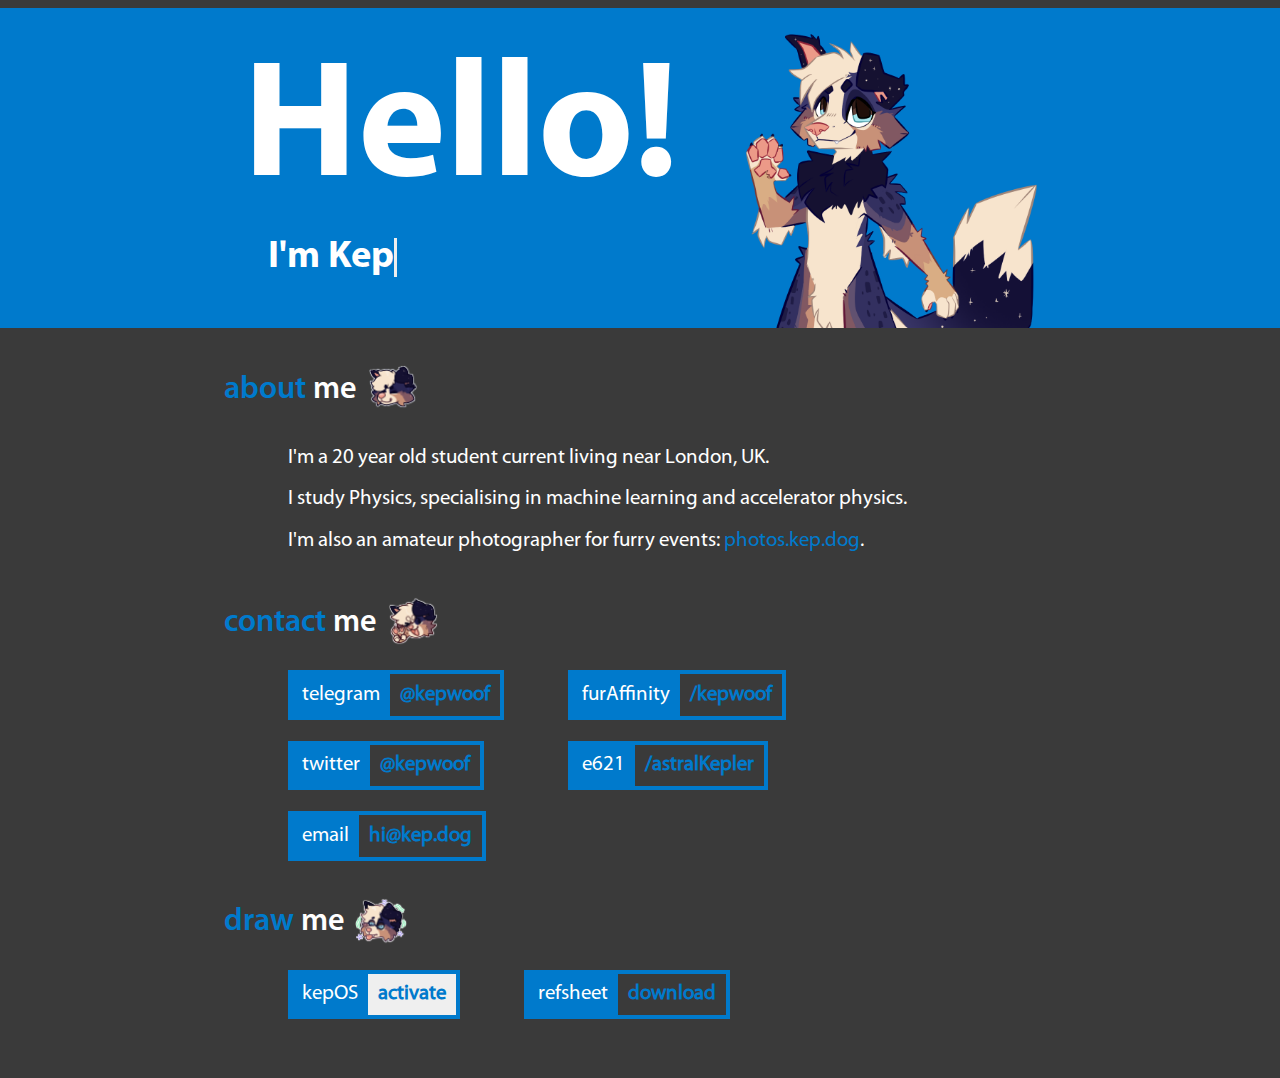
==== index.html @ 57e96d57 "add more carousel" ====
<!DOCTYPE html>
<html>
<head>  
    <link rel="stylesheet" type="text/css" href="style.css">
    <meta charset="utf-8">
    <meta name="viewport" content="width=device-width">
    <title>kepler!</title>
    <link rel="preconnect" href="https://fonts.googleapis.com"> 
    <link rel="preconnect" href="https://fonts.gstatic.com" crossorigin> 
    <link href="https://fonts.googleapis.com/css2?family=Syne+Mono&display=swap" rel="stylesheet">
    <link rel="icon" type="image/x-icon" href="mini1.png">
    <script src="script.js"></script>
    
</head>
<body>

    <div id="site">
        <div class="section" id="hero">
            <div id="hello">
                <h1>Hello!</h1>
                <h2>I'm <span
                    class="txt-rotate"
                    data-period="2000"
                    data-rotate='["Kepler.", "a dog.", "small.", "a physicist.", "studying in London.", "a photographer.", "gay.", "non-binary.", "in your computer."]'></span></h2>
            </div>
            <img id="heroimg" src="front.png" alt="">
        </div>
        
        <div class="section" id="aboutme">
            <div class="l">
                <h4>about <span class='white'>me</span></h4>
                <img class="miniicon" src='mini1.png'>
            </div>
            <div class="r">
                <p class="desc">
                    I'm a 20 year old student current living near London, UK.<br/>
                    I study Physics, specialising in machine learning and accelerator physics.<br/>
                    I'm also an amateur photographer for furry events: <a class='link' href='https://photos.kep.dog'>photos.kep.dog</a>.

                </p>
            </div>
        </div>

        <div class="section" id="aboutme">
            <div class="l">
                <h4>contact <span class='white'>me</span></h4>
                <img class="miniicon" src='mini2.png'>
            </div>
            <div class="r">
                <div class="socialcol">
                    <a href="https://t.me/kepwoof" style="text-decoration: none;">
                        <div class="social" style="text-decoration: none;">
                            <span class="socialname">telegram</span><span class="socialaddr">@kepwoof</span>
                        </div>
                    </a>

                    <a href="https://twitter.com/kepwoof" style="text-decoration: none;">
                        <div class="social" style="text-decoration: none;">
                            <span class="socialname">twitter</span><span class="socialaddr">@kepwoof</span>
                        </div>
                    </a>

                    <a href="mailto:hi@kep.dog" style="text-decoration: none;">
                        <div class="social" style="text-decoration: none;">
                            <span class="socialname">email</span><span class="socialaddr">hi@kep.dog</span>
                        </div>
                    </a>

                </div>
                <div class="socialcol">
                    <a href="https://www.furaffinity.net/user/kepwoof/" style="text-decoration: none;">
                        <div class="social" style="text-decoration: none;">
                            <span class="socialname">furAffinity</span><span class="socialaddr">/kepwoof</span>
                        </div>
                    </a>

                    <a href="https://e621.net/users/405768" style="text-decoration: none;">
                        <div class="social" style="text-decoration: none;">
                            <span class="socialname">e621</span><span class="socialaddr">/astralKepler</span>
                        </div>
                    </a>
                    
                </div>
            </div>
        </div>

        <div class="section" id="aboutme" style="padding-bottom: 4vw">
            <div class="l">
                <h4>draw <span class='white'>me</span></h4>
                <img class="miniicon" src='mini3.png'>
            </div>
            <div class="r">
                <div class="socialcol">
                    <button class="social" id="activate" onclick="location.href='/os.html'" type="button"> 
                        <span class="socialname">kepOS</span><span class="socialaddr">activate</span>
                    </button>
                </div>
                <div class="socialcol">
                    <a href="keplermain.png" download="keplermain.png" style="text-decoration: none;">
                        <div class="social" style="text-decoration: none;">
                            <span class="socialname">refsheet</span><span class="socialaddr">download</span>
                        </div>
                    </a>
                </div>
            </div>
        </div>
    

    </div>

    

</body>
</html>
---- style.css ----
html {background-color: #3a3a3a}

/* #### Generated By: http://www.cufonfonts.com #### */

@font-face {
  font-family: 'Myriad Pro Regular';
  font-style: normal;
  font-weight: normal;
  src: local('Myriad Pro Regular'), url('MYRIADPRO-REGULAR.woff') format('woff');
  }
  

  @font-face {
  font-family: 'Myriad Pro Condensed';
  font-style: normal;
  font-weight: normal;
  src: local('Myriad Pro Condensed'), url('MYRIADPRO-COND.woff') format('woff');
  }
  

  @font-face {
  font-family: 'Myriad Pro Condensed Italic';
  font-style: normal;
  font-weight: normal;
  src: local('Myriad Pro Condensed Italic'), url('MYRIADPRO-CONDIT.woff') format('woff');
  }
  

  @font-face {
  font-family: 'Myriad Pro Light';
  font-style: normal;
  font-weight: normal;
  src: local('Myriad Pro Light'), url('MyriadPro-Light.woff') format('woff');
  }
  

  @font-face {
  font-family: 'Myriad Pro Semibold';
  font-style: normal;
  font-weight: normal;
  src: local('Myriad Pro Semibold'), url('MYRIADPRO-SEMIBOLD.woff') format('woff');
  }
  

  @font-face {
  font-family: 'Myriad Pro Semibold Italic';
  font-style: normal;
  font-weight: normal;
  src: local('Myriad Pro Semibold Italic'), url('MYRIADPRO-SEMIBOLDIT.woff') format('woff');
  }
  

  @font-face {
  font-family: 'Myriad Pro Bold Condensed';
  font-style: normal;
  font-weight: normal;
  src: local('Myriad Pro Bold Condensed'), url('MYRIADPRO-BOLDCOND.woff') format('woff');
  }
  

  @font-face {
  font-family: 'Myriad Pro Bold';
  font-style: normal;
  font-weight: normal;
  src: local('Myriad Pro Bold'), url('MYRIADPRO-BOLD.woff') format('woff');
  }
  

  @font-face {
  font-family: 'Myriad Pro Bold Italic';
  font-style: normal;
  font-weight: normal;
  src: local('Myriad Pro Bold Italic'), url('MYRIADPRO-BOLDIT.woff') format('woff');
  }
  

  @font-face {
  font-family: 'Myriad Pro Bold Condensed Italic';
  font-style: normal;
  font-weight: normal;
  src: local('Myriad Pro Bold Condensed Italic'), url('MYRIADPRO-BOLDCONDIT.woff') format('woff');
  }

#site {
  display: flex;
  flex-direction: column;
  justify-content: center;
  align-items: center;
  font-family: 'Myriad Pro';
  font-weight:normal;
}

.section {
  display: flex;
  flex-direction: row;

  justify-content: center;
}

#hero {
  flex-wrap: wrap;
  background-color: rgb(0,122,204);
  height: 25vw;
  width: 100vw;
}

h1 {
  font-family: 'Myriad Pro Bold';
  font-weight:normal;
  font-weight: 900;
  color: white;
  font-size: 13vw;
  margin-top: 0;
  margin-bottom: 0;
  padding-top: 2vw;
  padding-bottom: 0;
}

h2 {
  font-family: 'Myriad Pro Bold';
  font-weight:normal;
  font-weight: 500;
  color: white;
  font-size: 3vw;
  margin-top: 0em;
  padding-top: 0;
  padding-left: 2vw;
  
}

#heroimg {
  width: 23vw;
  padding-top: 2vw;
  padding-left: 5vw;
  
}

#aboutme {
  background-color: #3a3a3a;
  flex-direction: column;
  justify-content: flex-start;
  align-items: flex-start;
  flex-wrap: none;
  width: 65vw;
}
.l {
  display: flex;
  flex-direction: row;
}
.r {
  display: flex;
  flex-direction: row;
  width: 65vw;
  flex-wrap: wrap;
}
.socialrcol {
  display: flex;
  flex-direction: column;
  justify-content: flex-start;
  align-items: space-between;

  max-width: 5vw;
  min-width: 5vw;
  width: 5vw;
}
h4 {
  font-family: 'Myriad Pro Semibold';
  font-weight:normal;
  font-weight: 500;
  color: rgb(0,122,204);
  font-size: 2em;
  margin-bottom: 0;
}
.miniicon {
  height: 3.5em;
  align-self: center;
  justify-self: center;
  padding-top: 2em;
  padding-left: 0.5em;
}
.white {
  color: white;
}
.desc {
  font-family: 'Myriad Pro Regular';
  font-weight:normal;
  font-weight: 100;
  color: white;
  font-size: 1.3em;
  margin-bottom: 0;
  padding-left: 5vw;
  line-height: 2em;
}
.link {
  text-decoration: none;
  color: rgb(0,122,204);
}
.social {
  font-family: 'Myriad Pro Regular';
  font-weight:normal;
  font-weight: 100;
  font-size: 1.3em;
  margin-bottom: 0;
  margin-left: 5vw;
  margin-top: 1em;
  line-height: 2em;
  width: min-content;
  padding: 0;
  border: rgb(0,122,204) solid 4px;
}

.socialname {
  color: white;
  padding-left: 10px;
  padding-right: 10px;
  padding-top: 0.6em;
  padding-bottom: 0.6em;
  background-color: rgb(0,122,204);
}

.socialaddr {
  color: rgb(0,122,204);
  padding-left: 10px;
  padding-right: 10px;
  padding-top: 0.6em;
  padding-bottom: 0.6em;
  font-weight:bold;
  font-weight: 600;
}
#activate .socialaddr {
  -webkit-transition: all 0.2s linear;
  -moz-transition: all 0.2s linear;
  -o-transition: all 0.2s linear;
  transition: all 0.2s linear;
}
#activate .socialaddr:hover {
  background-color: rgb(0,122,204);
  color: white;
}





.refdownload:hover {
    filter: brightness(1.2);
    filter: invert(0.1)
}

#container {
    position: absolute;
    background-color:#E2EBF2;
    background-image: 
    linear-gradient(#ADC3D4 4px, transparent 2px),
    linear-gradient(90deg, #ADC3D4 4px, transparent 2px);
    background-size: 100px 100px, 100px 100px, 20px 20px, 20px 20px;
    background-position:-2px -2px, -2px -2px, -1px -1px, -1px -1px;
    border: 5px solid #003A68;
    width: 90%;
    height: 90%;
    top:5%;
    left:5%;
  }

  #startwindow {
    visibility: hidden;
    height: 45% !important;
    bottom: 6%;
    left: 0%;
  }
  .startmenu{
    display: flex;
    align-items: flex-start;
    flex-direction: column;
  }
  .startitem{
    padding-left: 5%;
    min-width: 95%;
    display: flex;
    justify-content: flex-start;
    align-items: center;
    flex-direction: row;
    text-decoration: none;
    color: black;
  }
  #startwindow:target {
    visibility: visible;
    z-index: 500;
  }
  .startitem:hover {
    background-color: #a5b5c2
  }

#bottombar {
    position: absolute;
    background-color: #B7CBDA;
    width: 90%;
    height: 6%;
    top: 90%;
    left:5%;
    border: 5px solid #003A68;
    z-index: 1000;
  }

#topbar {
    display: flex;
    justify-content: space-between;
    align-content: center;
    align-items: center;
    flex-direction: row;
    font-family: 'Syne Mono', monospace;
    position: absolute;
    background-color: #B7CBDA;
    width: 90%;
    height: 4%;
    top: 5%;
    left:5%;
    border: 5px solid #003A68;
    z-index: 1000;
  }
.topbarname {
    font-size: xx-large;
    color: #003A68;
    padding-left: 1%;
    padding-right: 1%;
}

.topbarinfo {
  font-size: x-large;
  color: #003A68;
  padding-left: 1%;
  padding-right: 1%;
}

  p {
    font-family: 'Syne Mono', monospace;
  }
  .zooped {
    display: flex;
    justify-content: center;
    align-content: center;
    flex-direction: column;
    font-family: 'Syne Mono', monospace;
    position: absolute;
    background-color: #C8DCEC;
    border: 5px solid #003A68;
    text-align: center;
    height: 60%;
    top: 10%;
    width: 8%;
    left: 0.5%;
  }
  .start {
    position: relative;
    font-size: xx-large;
    color: #003A68;
  }
  .start:hover {
    position: relative;
    font-size: xx-large;
    color: #003A68;
    background-color: #a5b5c2;
  }
  #front {
    top: 7vw;
    left: 24vw;
    height: 25vw;
    z-index: 3;
  }
  #back {
    top: 10vw;
    left: 8vw;
    height: 25vw;
    z-index: 2;
  }
  #head {
    height: 20vw;
    top: 21vw;
    left: 52vw;
    z-index: 1;
  }
  #collar {
    height: 13vw;
    top: 6vw;
    left: 46vw;
    z-index: 1;
  }
  #colours {
    height: 30vw;
    width: 10vw;
    top: 4vw;
    left: 75vw;
    z-index: 1;
  }
.content {
    display: flex;
    justify-content: center;
    align-content: center;
    align-items: center;
    flex-direction: column;
}
.colourlist {
  font-family: 'Syne Mono', monospace;
  font-size: large;
  display: inline;
}

.clr {
  display: inline;
  padding-left: 20%;
  min-width: 40%;
}

#c1 {
  color: #151131;
  background-color: #151131;
}
#c2 {
  color: #1F1C45;
  background-color: #1F1C45;
}
#c3 {
  color: #333060;
  background-color: #333060;
}
#c4 {
  color: #61517D;
  background-color: #61517D;
}
#c5 {
  color: #815862;
  background-color: #815862;
}
#c6 {
  color: #C89178;
  background-color: #C89178;
}
#c7 {
  color: #D9ADB4;
  background-color: #D9ADB4;
}
#c8 {
  color: #F7E4CD;
  background-color: #F7E4CD;
}
#c9 {
  color: #EC9A88;
  background-color: #EC9A88;
}
#c10 {
  color: #200E09;
  background-color: #200E09;
}
#c11 {
  color: #331D18;
  background-color: #331D18;
}
#c12 {
  color: #62423A;
  background-color: #62423A;
}
#c13 {
  color: #A6E7EE;
  background-color: #A6E7EE;
}

  #infobox {
    top: 25%;
    left: 25%;
    width: 50%;
    height: 50%;
    display: none;
  }
  #infobox:target {
    display: block;
    z-index: 200;
  }
  #warning {
    top: 40%;
    left: 35%;
    height: 25%;
    width: 30%;
    display:none;
  }
  #warning:target {
    display: block;
    z-index: 200;
  }
  #nsfw {
    top: 25%;
    left: 25%;
    width: 50%;
    height: 50%;
    display: none;
  }
  #nsfw:target {
    display: block;
    z-index: 200;
  }
  .choice {
    font-family: 'Syne Mono', monospace;
    position: relative;
    display: inline;
    color: black;
    border: 2px outset rgb(182,192,193);
    padding-left: 20px;
    padding-right: 20px;
    padding-top: 5px;
    padding-bottom: 5px;
    margin: 10px;
  }

  .window {
    position: absolute;
    z-index: 9;
    background-color: #C8DCEC;
    border: 5px solid #003A68;
    text-align: center;
    width : 20%;
    height: 50%;
    -webkit-user-select: none;
    -moz-user-select: none;
    -o-user-select: none;
    -ms-user-select: none;
    -khtml-user-select: none;
    user-select: none;
  }

  #info {
    position: absolute;
    bottom: 10%;
    right: 0;
    margin: 3%;
  }

  .iconimg:hover {
    filter: brightness(1.2);
    filter: invert(0.2)
  }

  #trash {
    position: absolute;
    bottom: 2%;
    right: 0;
    padding: 3%;
  }

  .refimg {
    position: relative;
    width: 80%;
    padding: 2%
  }

  .headimg {
    position: relative;
    width: 68%;
    padding: 2%
  }
  
  .toolbar {
    display: flex;
    justify-content: space-between;
    align-content: left;
    align-items: center;
    flex-direction: row;
    font-size: large;
    padding: 1px;
    cursor: move;
    z-index: 10;
    border-bottom: 5px solid #003A68;
    background-color: #6D8AA0;
    color: #c6d9e9;
    font-family: 'Syne Mono', monospace;
  }
  .title {
    padding-left: 7px;
  }

  .close {
    padding-right: 10px;
    font-size: x-large;
    color: #003A68;
  }

  .nsfwrefs {
    display: flex;
    justify-content: space-between;
    align-content: center;
    align-items: center;
    flex-direction: row;
  }
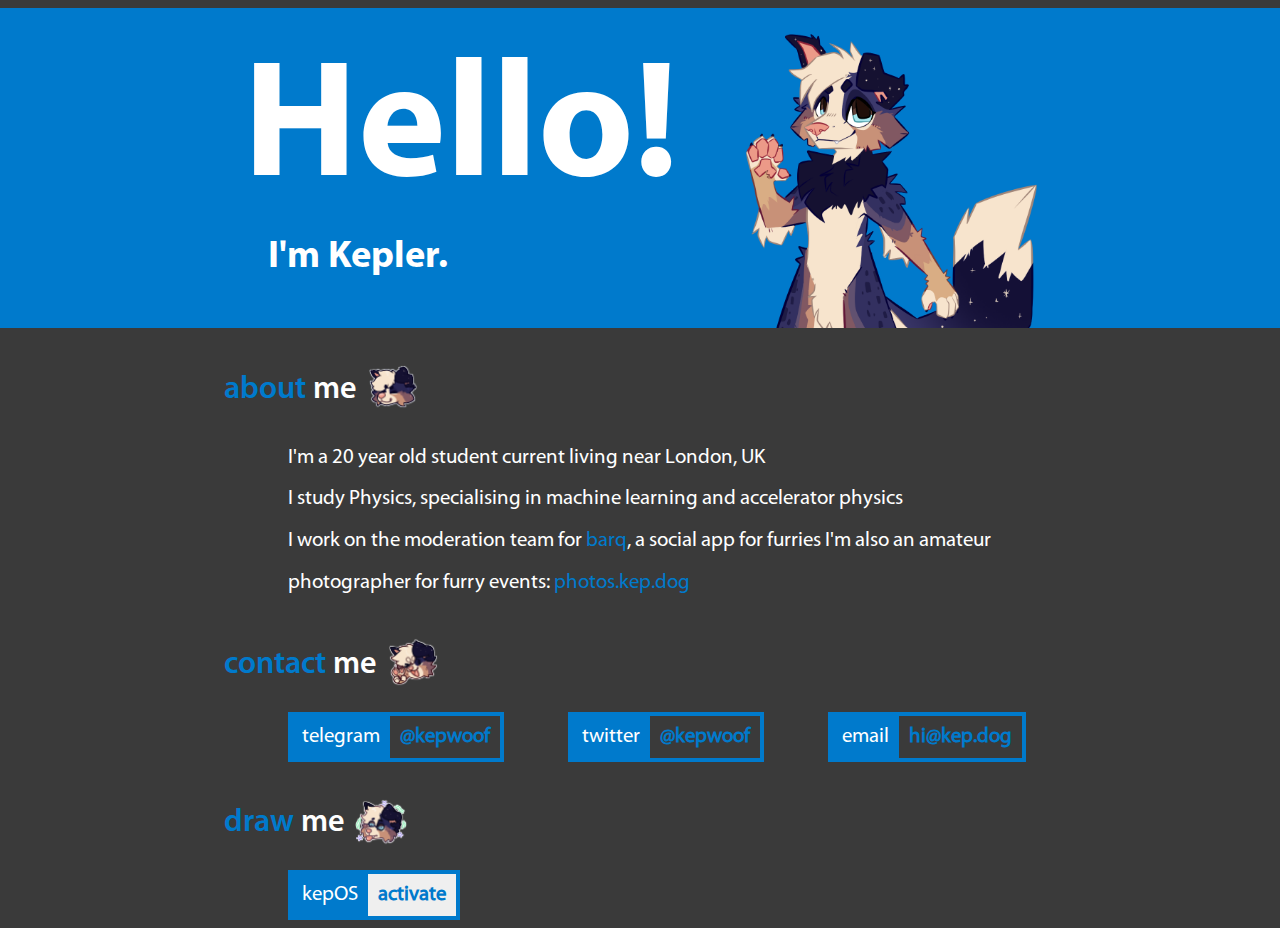
==== commit 99d8ecd6: "add barq" ====
--- a/index.html
+++ b/index.html
@@ -4,11 +4,10 @@
     <link rel="stylesheet" type="text/css" href="style.css">
     <meta charset="utf-8">
     <meta name="viewport" content="width=device-width">
-    <title>kepler!</title>
+    <title>kepOS</title>
     <link rel="preconnect" href="https://fonts.googleapis.com"> 
     <link rel="preconnect" href="https://fonts.gstatic.com" crossorigin> 
     <link href="https://fonts.googleapis.com/css2?family=Syne+Mono&display=swap" rel="stylesheet">
-    <link rel="icon" type="image/x-icon" href="mini1.png">
     <script src="script.js"></script>
     
 </head>
@@ -18,10 +17,7 @@
         <div class="section" id="hero">
             <div id="hello">
                 <h1>Hello!</h1>
-                <h2>I'm <span
-                    class="txt-rotate"
-                    data-period="2000"
-                    data-rotate='["Kepler.", "a dog.", "small.", "a physicist.", "studying in London.", "a photographer.", "gay.", "non-binary.", "in your computer."]'></span></h2>
+                <h2>I'm Kepler.</h2>
             </div>
             <img id="heroimg" src="front.png" alt="">
         </div>
@@ -33,9 +29,10 @@
             </div>
             <div class="r">
                 <p class="desc">
-                    I'm a 20 year old student current living near London, UK.<br/>
-                    I study Physics, specialising in machine learning and accelerator physics.<br/>
-                    I'm also an amateur photographer for furry events: <a class='link' href='https://photos.kep.dog'>photos.kep.dog</a>.
+                    I'm a 20 year old student current living near London, UK <br/>
+                    I study Physics, specialising in machine learning and accelerator physics <br/>
+                    I work on the moderation team for <a class="link" href="https://barq.social">barq</a>, a social app for furries
+                    I'm also an amateur photographer for furry events: <a class='link' href='https://photos.kep.dog'>photos.kep.dog</a>
 
                 </p>
             </div>
@@ -47,61 +44,33 @@
                 <img class="miniicon" src='mini2.png'>
             </div>
             <div class="r">
-                <div class="socialcol">
-                    <a href="https://t.me/kepwoof" style="text-decoration: none;">
-                        <div class="social" style="text-decoration: none;">
-                            <span class="socialname">telegram</span><span class="socialaddr">@kepwoof</span>
-                        </div>
-                    </a>
-
-                    <a href="https://twitter.com/kepwoof" style="text-decoration: none;">
-                        <div class="social" style="text-decoration: none;">
-                            <span class="socialname">twitter</span><span class="socialaddr">@kepwoof</span>
-                        </div>
-                    </a>
-
-                    <a href="mailto:hi@kep.dog" style="text-decoration: none;">
-                        <div class="social" style="text-decoration: none;">
-                            <span class="socialname">email</span><span class="socialaddr">hi@kep.dog</span>
-                        </div>
-                    </a>
-
-                </div>
-                <div class="socialcol">
-                    <a href="https://www.furaffinity.net/user/kepwoof/" style="text-decoration: none;">
-                        <div class="social" style="text-decoration: none;">
-                            <span class="socialname">furAffinity</span><span class="socialaddr">/kepwoof</span>
-                        </div>
-                    </a>
-
-                    <a href="https://e621.net/users/405768" style="text-decoration: none;">
-                        <div class="social" style="text-decoration: none;">
-                            <span class="socialname">e621</span><span class="socialaddr">/astralKepler</span>
-                        </div>
-                    </a>
-                    
-                </div>
+                <a href="https://t.me/kepwoof" style="text-decoration: none;">
+                    <div class="social" style="text-decoration: none;">
+                        <span class="socialname">telegram</span><span class="socialaddr">@kepwoof</span>
+                    </div>
+                </a>
+                <a href="https://twitter.com/kepwoof" style="text-decoration: none;">
+                    <div class="social" style="text-decoration: none;">
+                        <span class="socialname">twitter</span><span class="socialaddr">@kepwoof</span>
+                    </div>
+                </a>
+                <a href="mailto:hi@kep.dog" style="text-decoration: none;">
+                    <div class="social" style="text-decoration: none;">
+                        <span class="socialname">email</span><span class="socialaddr">hi@kep.dog</span>
+                    </div>
+                </a>
             </div>
         </div>
 
-        <div class="section" id="aboutme" style="padding-bottom: 4vw">
+        <div class="section" id="aboutme">
             <div class="l">
                 <h4>draw <span class='white'>me</span></h4>
                 <img class="miniicon" src='mini3.png'>
             </div>
             <div class="r">
-                <div class="socialcol">
-                    <button class="social" id="activate" onclick="location.href='/os.html'" type="button"> 
-                        <span class="socialname">kepOS</span><span class="socialaddr">activate</span>
-                    </button>
-                </div>
-                <div class="socialcol">
-                    <a href="keplermain.png" download="keplermain.png" style="text-decoration: none;">
-                        <div class="social" style="text-decoration: none;">
-                            <span class="socialname">refsheet</span><span class="socialaddr">download</span>
-                        </div>
-                    </a>
-                </div>
+                <button class="social" id="activate" onclick="location.href='/os.html'" type="button"> 
+                    <span class="socialname">kepOS</span><span class="socialaddr">activate</span>
+                </button>
             </div>
         </div>
     
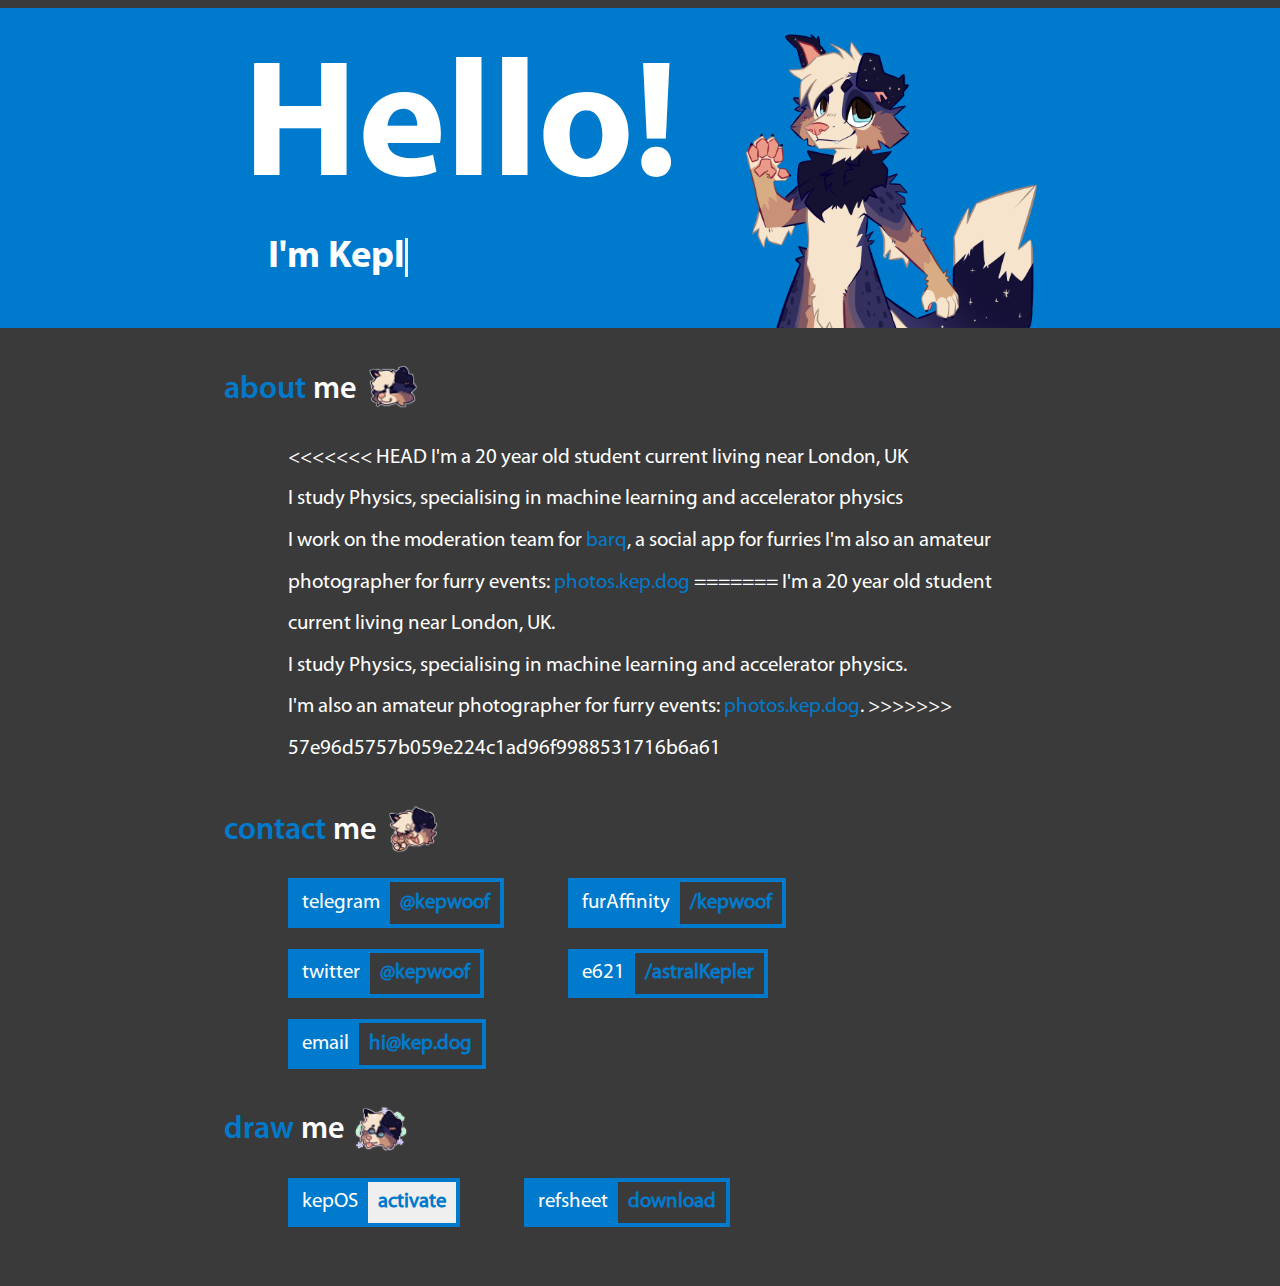
==== commit dd2b168f: "add barq" ====
--- a/index.html
+++ b/index.html
@@ -4,10 +4,11 @@
     <link rel="stylesheet" type="text/css" href="style.css">
     <meta charset="utf-8">
     <meta name="viewport" content="width=device-width">
-    <title>kepOS</title>
+    <title>kepler!</title>
     <link rel="preconnect" href="https://fonts.googleapis.com"> 
     <link rel="preconnect" href="https://fonts.gstatic.com" crossorigin> 
     <link href="https://fonts.googleapis.com/css2?family=Syne+Mono&display=swap" rel="stylesheet">
+    <link rel="icon" type="image/x-icon" href="mini1.png">
     <script src="script.js"></script>
     
 </head>
@@ -17,7 +18,10 @@
         <div class="section" id="hero">
             <div id="hello">
                 <h1>Hello!</h1>
-                <h2>I'm Kepler.</h2>
+                <h2>I'm <span
+                    class="txt-rotate"
+                    data-period="2000"
+                    data-rotate='["Kepler.", "a dog.", "small.", "a physicist.", "studying in London.", "a photographer.", "gay.", "non-binary.", "in your computer."]'></span></h2>
             </div>
             <img id="heroimg" src="front.png" alt="">
         </div>
@@ -29,10 +33,16 @@
             </div>
             <div class="r">
                 <p class="desc">
+<<<<<<< HEAD
                     I'm a 20 year old student current living near London, UK <br/>
                     I study Physics, specialising in machine learning and accelerator physics <br/>
                     I work on the moderation team for <a class="link" href="https://barq.social">barq</a>, a social app for furries
                     I'm also an amateur photographer for furry events: <a class='link' href='https://photos.kep.dog'>photos.kep.dog</a>
+=======
+                    I'm a 20 year old student current living near London, UK.<br/>
+                    I study Physics, specialising in machine learning and accelerator physics.<br/>
+                    I'm also an amateur photographer for furry events: <a class='link' href='https://photos.kep.dog'>photos.kep.dog</a>.
+>>>>>>> 57e96d5757b059e224c1ad96f9988531716b6a61
 
                 </p>
             </div>
@@ -44,33 +54,61 @@
                 <img class="miniicon" src='mini2.png'>
             </div>
             <div class="r">
-                <a href="https://t.me/kepwoof" style="text-decoration: none;">
-                    <div class="social" style="text-decoration: none;">
-                        <span class="socialname">telegram</span><span class="socialaddr">@kepwoof</span>
-                    </div>
-                </a>
-                <a href="https://twitter.com/kepwoof" style="text-decoration: none;">
-                    <div class="social" style="text-decoration: none;">
-                        <span class="socialname">twitter</span><span class="socialaddr">@kepwoof</span>
-                    </div>
-                </a>
-                <a href="mailto:hi@kep.dog" style="text-decoration: none;">
-                    <div class="social" style="text-decoration: none;">
-                        <span class="socialname">email</span><span class="socialaddr">hi@kep.dog</span>
-                    </div>
-                </a>
+                <div class="socialcol">
+                    <a href="https://t.me/kepwoof" style="text-decoration: none;">
+                        <div class="social" style="text-decoration: none;">
+                            <span class="socialname">telegram</span><span class="socialaddr">@kepwoof</span>
+                        </div>
+                    </a>
+
+                    <a href="https://twitter.com/kepwoof" style="text-decoration: none;">
+                        <div class="social" style="text-decoration: none;">
+                            <span class="socialname">twitter</span><span class="socialaddr">@kepwoof</span>
+                        </div>
+                    </a>
+
+                    <a href="mailto:hi@kep.dog" style="text-decoration: none;">
+                        <div class="social" style="text-decoration: none;">
+                            <span class="socialname">email</span><span class="socialaddr">hi@kep.dog</span>
+                        </div>
+                    </a>
+
+                </div>
+                <div class="socialcol">
+                    <a href="https://www.furaffinity.net/user/kepwoof/" style="text-decoration: none;">
+                        <div class="social" style="text-decoration: none;">
+                            <span class="socialname">furAffinity</span><span class="socialaddr">/kepwoof</span>
+                        </div>
+                    </a>
+
+                    <a href="https://e621.net/users/405768" style="text-decoration: none;">
+                        <div class="social" style="text-decoration: none;">
+                            <span class="socialname">e621</span><span class="socialaddr">/astralKepler</span>
+                        </div>
+                    </a>
+                    
+                </div>
             </div>
         </div>
 
-        <div class="section" id="aboutme">
+        <div class="section" id="aboutme" style="padding-bottom: 4vw">
             <div class="l">
                 <h4>draw <span class='white'>me</span></h4>
                 <img class="miniicon" src='mini3.png'>
             </div>
             <div class="r">
-                <button class="social" id="activate" onclick="location.href='/os.html'" type="button"> 
-                    <span class="socialname">kepOS</span><span class="socialaddr">activate</span>
-                </button>
+                <div class="socialcol">
+                    <button class="social" id="activate" onclick="location.href='/os.html'" type="button"> 
+                        <span class="socialname">kepOS</span><span class="socialaddr">activate</span>
+                    </button>
+                </div>
+                <div class="socialcol">
+                    <a href="keplermain.png" download="keplermain.png" style="text-decoration: none;">
+                        <div class="social" style="text-decoration: none;">
+                            <span class="socialname">refsheet</span><span class="socialaddr">download</span>
+                        </div>
+                    </a>
+                </div>
             </div>
         </div>
     
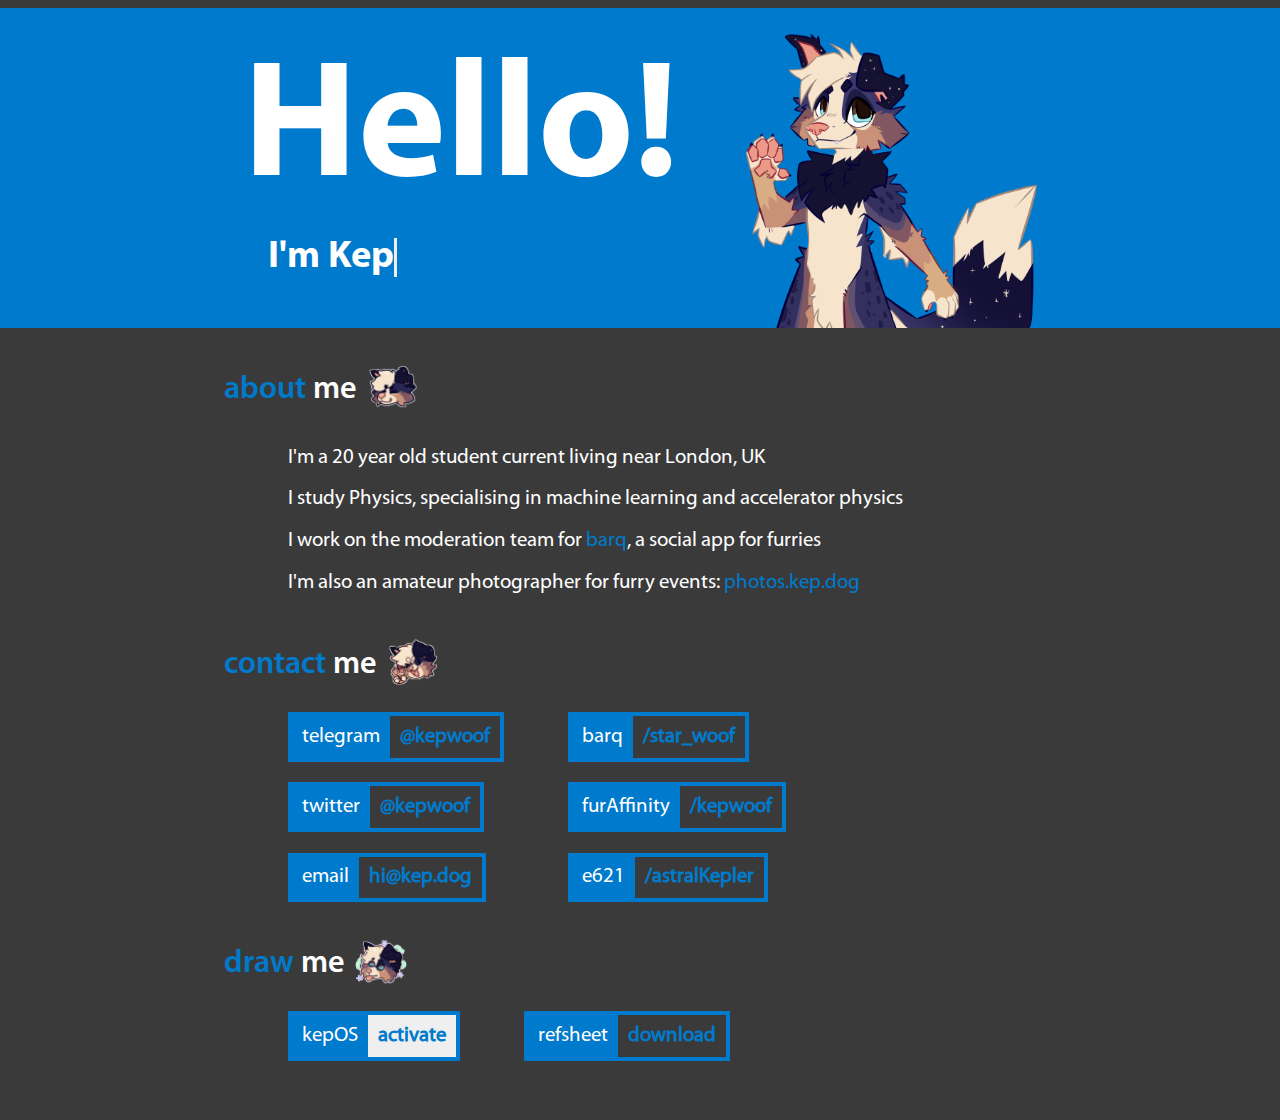
==== commit a51930e7: "add barq" ====
--- a/index.html
+++ b/index.html
@@ -21,7 +21,7 @@
                 <h2>I'm <span
                     class="txt-rotate"
                     data-period="2000"
-                    data-rotate='["Kepler.", "a dog.", "small.", "a physicist.", "studying in London.", "a photographer.", "gay.", "non-binary.", "in your computer."]'></span></h2>
+                    data-rotate='["Kepler.", "a dog.", "small.", "a physicist.", "a data scientist", "studying in London.", "a photographer.", "gay.", "non-binary.", "in your computer."]'></span></h2>
             </div>
             <img id="heroimg" src="front.png" alt="">
         </div>
@@ -33,16 +33,10 @@
             </div>
             <div class="r">
                 <p class="desc">
-<<<<<<< HEAD
                     I'm a 20 year old student current living near London, UK <br/>
                     I study Physics, specialising in machine learning and accelerator physics <br/>
-                    I work on the moderation team for <a class="link" href="https://barq.social">barq</a>, a social app for furries
+                    I work on the moderation team for <a class="link" href="https://barq.social">barq</a>, a social app for furries</br>
                     I'm also an amateur photographer for furry events: <a class='link' href='https://photos.kep.dog'>photos.kep.dog</a>
-=======
-                    I'm a 20 year old student current living near London, UK.<br/>
-                    I study Physics, specialising in machine learning and accelerator physics.<br/>
-                    I'm also an amateur photographer for furry events: <a class='link' href='https://photos.kep.dog'>photos.kep.dog</a>.
->>>>>>> 57e96d5757b059e224c1ad96f9988531716b6a61
 
                 </p>
             </div>
@@ -75,6 +69,11 @@
 
                 </div>
                 <div class="socialcol">
+                    <a href="https://barq.social/p/juqti1n" style="text-decoration: none;">
+                        <div class="social" style="text-decoration: none;">
+                            <span class="socialname">barq</span><span class="socialaddr">/star_woof</span>
+                        </div>
+                    </a>
                     <a href="https://www.furaffinity.net/user/kepwoof/" style="text-decoration: none;">
                         <div class="social" style="text-decoration: none;">
                             <span class="socialname">furAffinity</span><span class="socialaddr">/kepwoof</span>
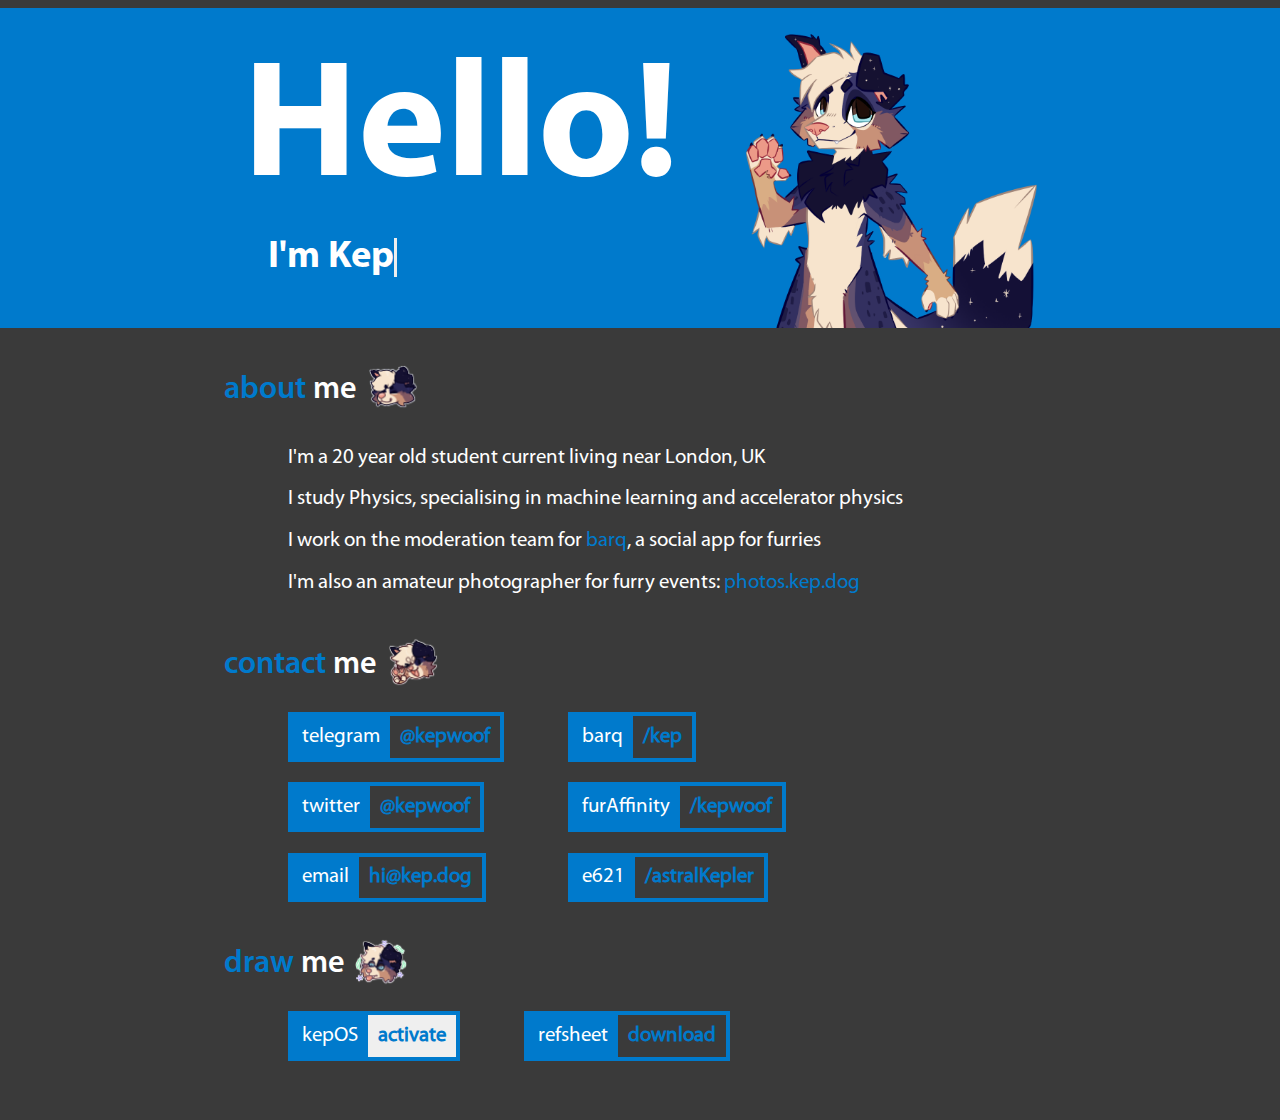
==== commit 7fa836ef: "edit barq hash" ====
--- a/index.html
+++ b/index.html
@@ -69,9 +69,9 @@
 
                 </div>
                 <div class="socialcol">
-                    <a href="https://barq.social/p/juqti1n" style="text-decoration: none;">
+                    <a href="https://barq.social/p/kep" style="text-decoration: none;">
                         <div class="social" style="text-decoration: none;">
-                            <span class="socialname">barq</span><span class="socialaddr">/star_woof</span>
+                            <span class="socialname">barq</span><span class="socialaddr">/kep</span>
                         </div>
                     </a>
                     <a href="https://www.furaffinity.net/user/kepwoof/" style="text-decoration: none;">
@@ -117,4 +117,4 @@
     
 
 </body>
-</html>+</html>
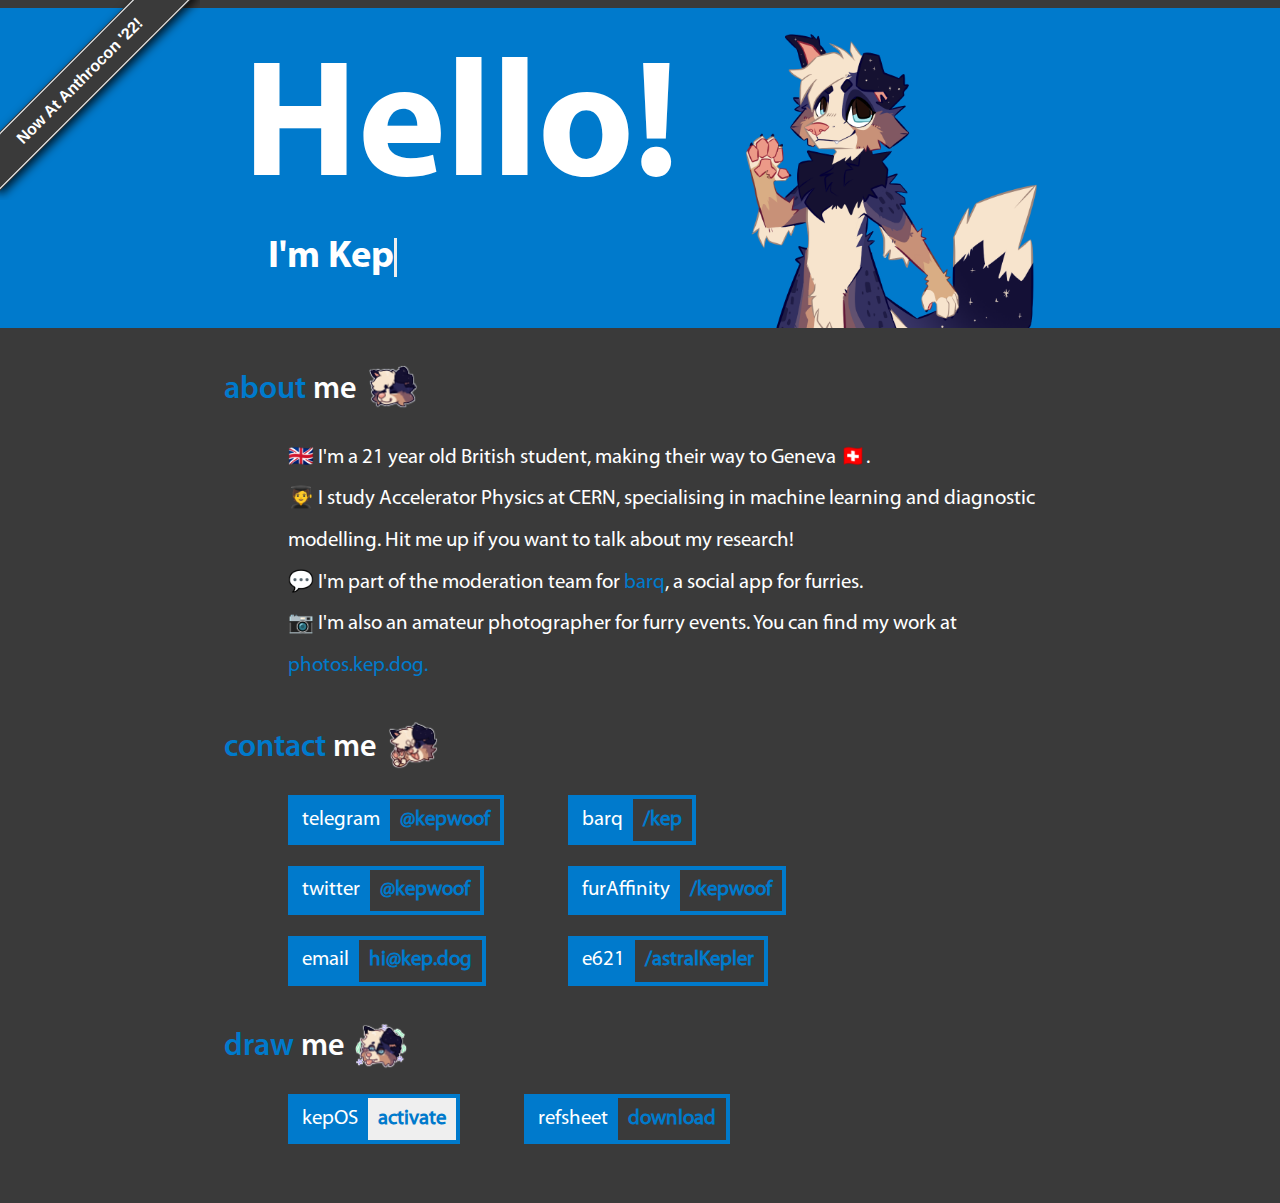
==== commit 3f88ed1a: "test: anthrocon update" ====
--- a/index.html
+++ b/index.html
@@ -13,15 +13,19 @@
     
 </head>
 <body>
+    
+    <div id="site">
+        
+        <div class="section" id="hero">
+            
+            <style>#forkongithub a{background:#3a3a3a;color:#fff;text-decoration:none;font-family:arial,sans-serif;text-align:center;font-weight:bold;padding:5px 40px;font-size:1rem;line-height:2rem;position:relative;transition:0.5s;}#forkongithub a:hover{background:rgb(0,122,204);color:#fff;}#forkongithub a::before,#forkongithub a::after{content:"";width:100%;display:block;position:absolute;top:1px;left:0;height:1px;background:#fff;}#forkongithub a::after{bottom:1px;top:auto;}@media screen and (min-width:380px){#forkongithub{position:absolute;display:block;top:0;left:0;width:200px;overflow:hidden;height:200px;z-index:9999;}#forkongithub a{width:200px;position:absolute;top:60px;left:-60px;transform:rotate(-45deg);-webkit-transform:rotate(-45deg);-ms-transform:rotate(-45deg);-moz-transform:rotate(-45deg);-o-transform:rotate(-45deg);box-shadow:4px 4px 10px rgba(0,0,0,0.8);}}</style><span id="forkongithub"><a href="https://github.com/codepo8/css-fork-on-github-ribbon">Now At Anthrocon '22!</a></span>
 
-    <div id="site">
-        <div class="section" id="hero">
             <div id="hello">
                 <h1>Hello!</h1>
                 <h2>I'm <span
                     class="txt-rotate"
                     data-period="2000"
-                    data-rotate='["Kepler.", "a dog.", "small.", "a physicist.", "a data scientist", "studying in London.", "a photographer.", "gay.", "non-binary.", "in your computer."]'></span></h2>
+                    data-rotate='["Kepler.", "a dog.", "small.", "a physicist.", "a data scientist", "studying in London.", "moving to Geneva.", "a photographer.", "gay.", "non-binary.", "in your computer."]'></span></h2>
             </div>
             <img id="heroimg" src="front.png" alt="">
         </div>
@@ -33,11 +37,10 @@
             </div>
             <div class="r">
                 <p class="desc">
-                    I'm a 20 year old student current living near London, UK <br/>
-                    I study Physics, specialising in machine learning and accelerator physics <br/>
-                    I work on the moderation team for <a class="link" href="https://barq.social">barq</a>, a social app for furries</br>
-                    I'm also an amateur photographer for furry events: <a class='link' href='https://photos.kep.dog'>photos.kep.dog</a>
-
+                    🇬🇧  I'm a 21 year old British student, making their way to Geneva 🇨🇭.<br/>
+                    🧑‍🎓  I study Accelerator Physics at CERN, specialising in machine learning and diagnostic modelling. Hit me up if you want to talk about my research! <br/>
+                    💬  I'm part of the moderation team for <a class="link" href="https://barq.social">barq</a>, a social app for furries.</br>
+                    📷  I'm also an amateur photographer for furry events. You can find my work at <a class='link' href='https://photos.kep.dog'>photos.kep.dog.</a>
                 </p>
             </div>
         </div>
--- a/style.css
+++ b/style.css
@@ -227,6 +227,14 @@
   font-weight:bold;
   font-weight: 600;
 }
+
+.topic {
+  background-color: grey;
+  padding: 0.3em;
+  border-radius: 0.3em;
+  margin-inline-end: 1em;
+}
+
 #activate .socialaddr {
   -webkit-transition: all 0.2s linear;
   -moz-transition: all 0.2s linear;
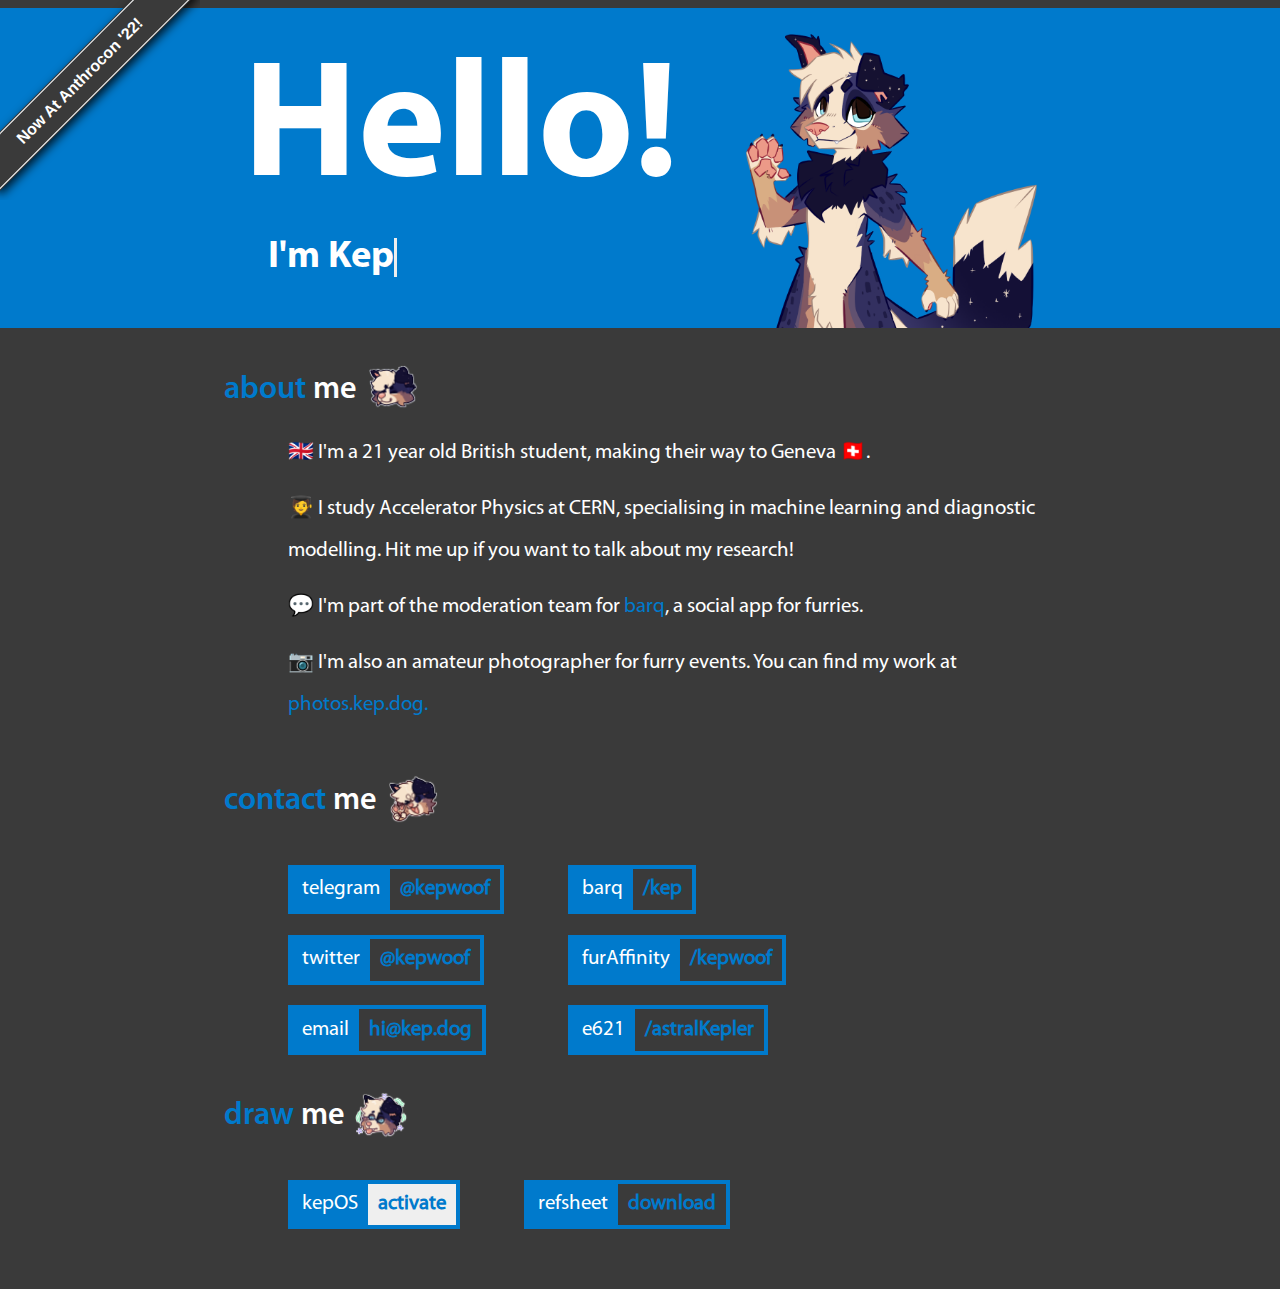
==== commit ce27549d: "anthrocon update" ====
--- a/index.html
+++ b/index.html
@@ -37,9 +37,15 @@
             </div>
             <div class="r">
                 <p class="desc">
-                    🇬🇧  I'm a 21 year old British student, making their way to Geneva 🇨🇭.<br/>
+                    🇬🇧  I'm a 21 year old British student, making their way to Geneva 🇨🇭.
+                </p>
+                <p class="desc">
                     🧑‍🎓  I study Accelerator Physics at CERN, specialising in machine learning and diagnostic modelling. Hit me up if you want to talk about my research! <br/>
+                </p>
+                <p class="desc">    
                     💬  I'm part of the moderation team for <a class="link" href="https://barq.social">barq</a>, a social app for furries.</br>
+                </p>
+                <p class="desc">
                     📷  I'm also an amateur photographer for furry events. You can find my work at <a class='link' href='https://photos.kep.dog'>photos.kep.dog.</a>
                 </p>
             </div>
--- a/style.css
+++ b/style.css
@@ -152,6 +152,7 @@
   flex-direction: row;
   width: 65vw;
   flex-wrap: wrap;
+  margin-top: 1em;
 }
 .socialrcol {
   display: flex;
@@ -187,9 +188,10 @@
   font-weight: 100;
   color: white;
   font-size: 1.3em;
-  margin-bottom: 0;
   padding-left: 5vw;
   line-height: 2em;
+  margin-bottom: 0.7em;
+  margin-top: 0em;
 }
 .link {
   text-decoration: none;
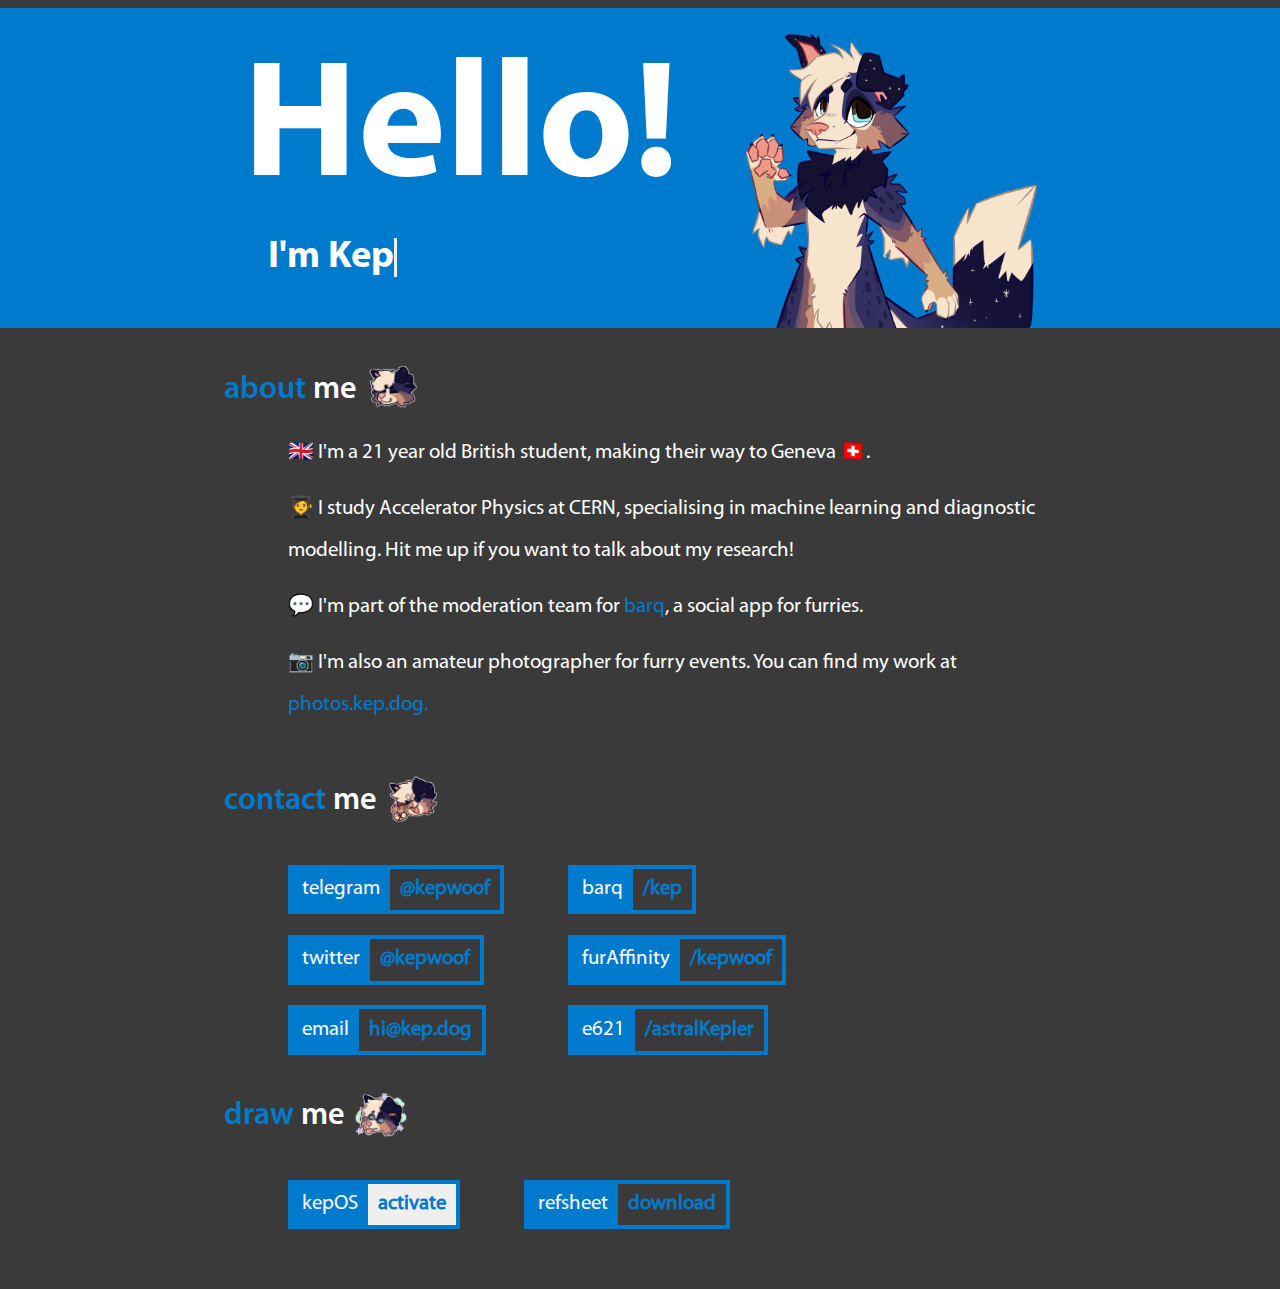
==== commit f6941734: "Update index.html" ====
--- a/index.html
+++ b/index.html
@@ -17,9 +17,9 @@
     <div id="site">
         
         <div class="section" id="hero">
-            
+            <!--
             <style>#forkongithub a{background:#3a3a3a;color:#fff;text-decoration:none;font-family:arial,sans-serif;text-align:center;font-weight:bold;padding:5px 40px;font-size:1rem;line-height:2rem;position:relative;transition:0.5s;}#forkongithub a:hover{background:rgb(0,122,204);color:#fff;}#forkongithub a::before,#forkongithub a::after{content:"";width:100%;display:block;position:absolute;top:1px;left:0;height:1px;background:#fff;}#forkongithub a::after{bottom:1px;top:auto;}@media screen and (min-width:380px){#forkongithub{position:absolute;display:block;top:0;left:0;width:200px;overflow:hidden;height:200px;z-index:9999;}#forkongithub a{width:200px;position:absolute;top:60px;left:-60px;transform:rotate(-45deg);-webkit-transform:rotate(-45deg);-ms-transform:rotate(-45deg);-moz-transform:rotate(-45deg);-o-transform:rotate(-45deg);box-shadow:4px 4px 10px rgba(0,0,0,0.8);}}</style><span id="forkongithub"><a href="https://github.com/codepo8/css-fork-on-github-ribbon">Now At Anthrocon '22!</a></span>
-
+            -->
             <div id="hello">
                 <h1>Hello!</h1>
                 <h2>I'm <span
